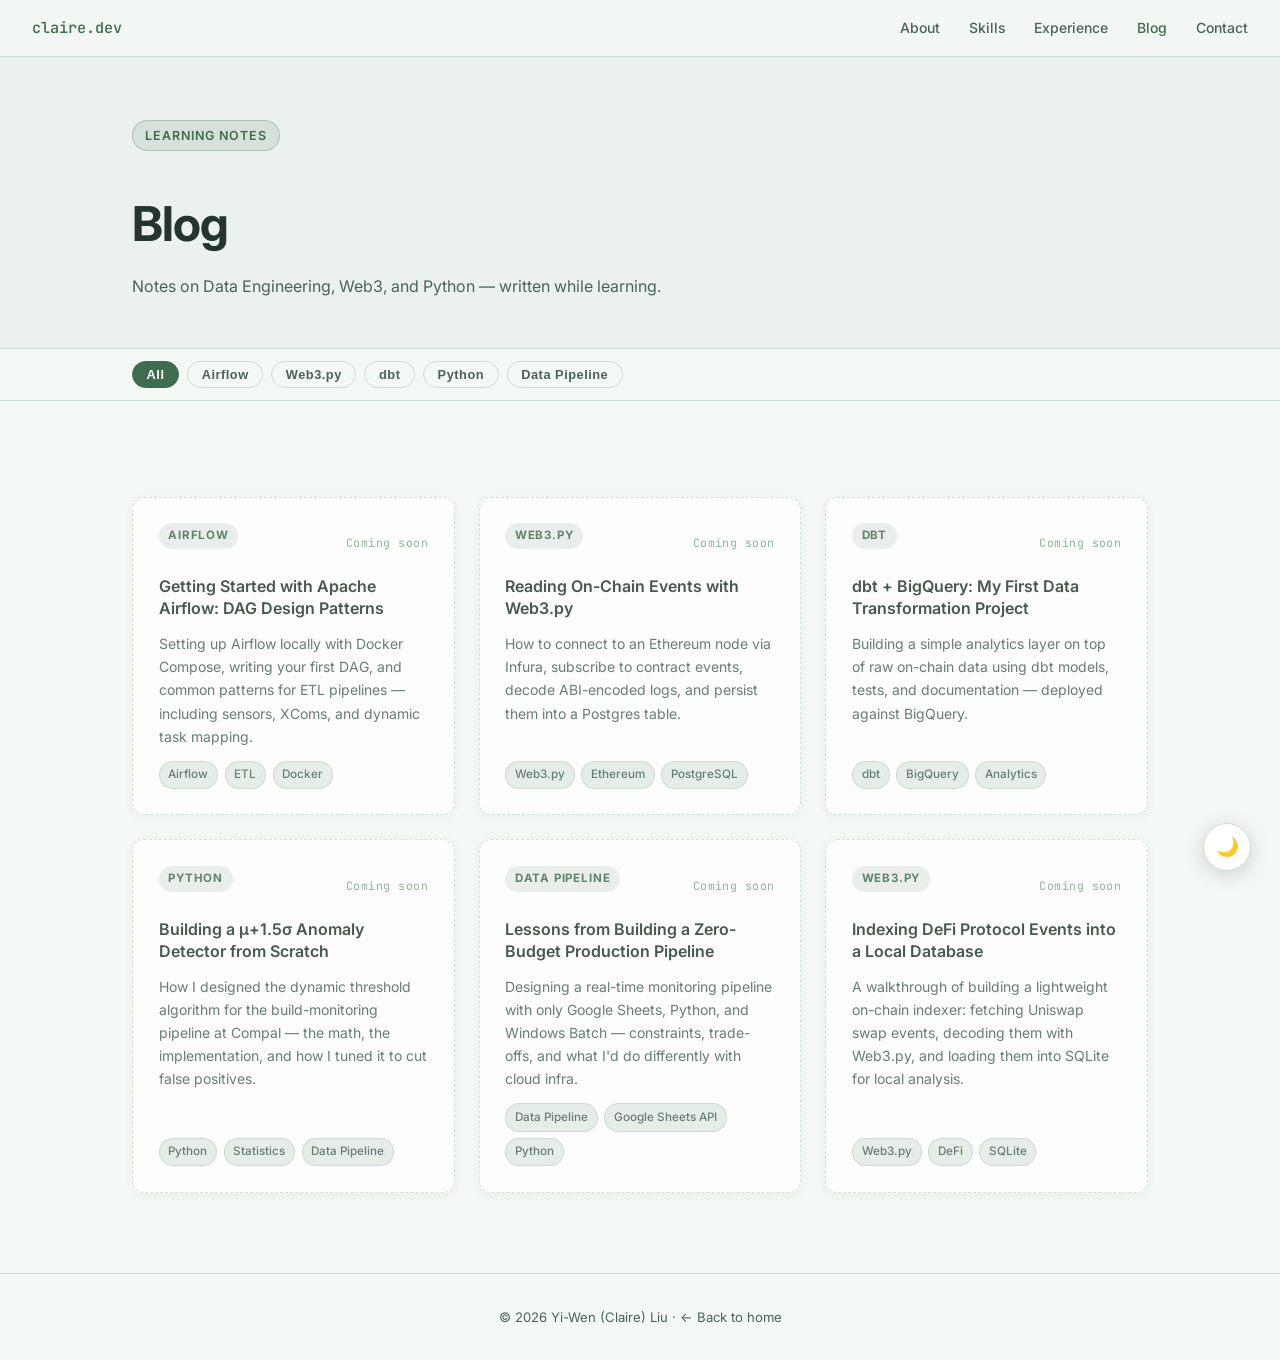
==== blog.html @ 0dc8d594 "Initial commit: portfolio site with green theme, day/night mode, blog, and favicon Co-Authored-By: C" ====
<!DOCTYPE html>
<html lang="en">
<head>
  <meta charset="UTF-8" />
  <meta name="viewport" content="width=device-width, initial-scale=1.0" />
  <title>Blog — Claire Liu</title>
  <link rel="stylesheet" href="style.css" />
  <link rel="stylesheet" href="blog-style.css" />
  <link rel="icon" type="image/svg+xml" href="favicon.svg" />
  <link rel="preconnect" href="https://fonts.googleapis.com" />
  <link href="https://fonts.googleapis.com/css2?family=Inter:wght@300;400;500;600;700&family=JetBrains+Mono:wght@400;500&display=swap" rel="stylesheet" />
</head>
<body>

  <!-- NAV -->
  <nav class="nav" id="nav">
    <a class="nav__logo" href="index.html">claire.dev</a>
    <ul class="nav__links">
      <li><a href="index.html#about">About</a></li>
      <li><a href="index.html#skills">Skills</a></li>
      <li><a href="index.html#experience">Experience</a></li>
      <li><a href="blog.html" class="active">Blog</a></li>
      <li><a href="index.html#contact">Contact</a></li>
    </ul>
    <button class="nav__burger" id="burger" aria-label="menu">
      <span></span><span></span><span></span>
    </button>
  </nav>

  <!-- PAGE HEADER -->
  <header class="blog-header">
    <div class="container">
      <span class="hero__tag">Learning Notes</span>
      <h1 class="blog-header__title">Blog</h1>
      <p class="blog-header__sub">Notes on Data Engineering, Web3, and Python — written while learning.</p>
    </div>
  </header>

  <!-- FILTERS -->
  <div class="blog-filters" id="filters">
    <div class="container">
      <button class="filter-btn active" data-filter="all">All</button>
      <button class="filter-btn" data-filter="Airflow">Airflow</button>
      <button class="filter-btn" data-filter="Web3.py">Web3.py</button>
      <button class="filter-btn" data-filter="dbt">dbt</button>
      <button class="filter-btn" data-filter="Python">Python</button>
      <button class="filter-btn" data-filter="Data Pipeline">Data Pipeline</button>
    </div>
  </div>

  <!-- POST LIST -->
  <main class="section">
    <div class="container">
      <div class="posts-grid" id="posts-grid">

        <!-- Post cards — add real posts here as you write them -->

        <article class="post-card coming" data-href="posts/airflow-dag-patterns.html" data-cat="Airflow">
          <div class="post-card__header">
            <span class="blog-card__cat">Airflow</span>
            <span class="post-card__status">Coming soon</span>
          </div>
          <h2 class="post-card__title">Getting Started with Apache Airflow: DAG Design Patterns</h2>
          <p class="post-card__excerpt">
            Setting up Airflow locally with Docker Compose, writing your first DAG,
            and common patterns for ETL pipelines — including sensors, XComs, and dynamic task mapping.
          </p>
          <div class="post-card__footer">
            <span class="post-card__tags">
              <span class="tag tag--sm">Airflow</span>
              <span class="tag tag--sm">ETL</span>
              <span class="tag tag--sm">Docker</span>
            </span>
          </div>
        </article>

        <article class="post-card coming" data-href="posts/web3py-onchain-events.html" data-cat="Web3.py">
          <div class="post-card__header">
            <span class="blog-card__cat">Web3.py</span>
            <span class="post-card__status">Coming soon</span>
          </div>
          <h2 class="post-card__title">Reading On-Chain Events with Web3.py</h2>
          <p class="post-card__excerpt">
            How to connect to an Ethereum node via Infura, subscribe to contract events,
            decode ABI-encoded logs, and persist them into a Postgres table.
          </p>
          <div class="post-card__footer">
            <span class="post-card__tags">
              <span class="tag tag--sm">Web3.py</span>
              <span class="tag tag--sm">Ethereum</span>
              <span class="tag tag--sm">PostgreSQL</span>
            </span>
          </div>
        </article>

        <article class="post-card coming" data-href="posts/dbt-bigquery-intro.html" data-cat="dbt">
          <div class="post-card__header">
            <span class="blog-card__cat">dbt</span>
            <span class="post-card__status">Coming soon</span>
          </div>
          <h2 class="post-card__title">dbt + BigQuery: My First Data Transformation Project</h2>
          <p class="post-card__excerpt">
            Building a simple analytics layer on top of raw on-chain data using dbt models,
            tests, and documentation — deployed against BigQuery.
          </p>
          <div class="post-card__footer">
            <span class="post-card__tags">
              <span class="tag tag--sm">dbt</span>
              <span class="tag tag--sm">BigQuery</span>
              <span class="tag tag--sm">Analytics</span>
            </span>
          </div>
        </article>

        <article class="post-card coming" data-href="posts/anomaly-detector.html" data-cat="Python">
          <div class="post-card__header">
            <span class="blog-card__cat">Python</span>
            <span class="post-card__status">Coming soon</span>
          </div>
          <h2 class="post-card__title">Building a μ+1.5σ Anomaly Detector from Scratch</h2>
          <p class="post-card__excerpt">
            How I designed the dynamic threshold algorithm for the build-monitoring pipeline at Compal —
            the math, the implementation, and how I tuned it to cut false positives.
          </p>
          <div class="post-card__footer">
            <span class="post-card__tags">
              <span class="tag tag--sm">Python</span>
              <span class="tag tag--sm">Statistics</span>
              <span class="tag tag--sm">Data Pipeline</span>
            </span>
          </div>
        </article>

        <article class="post-card coming" data-href="posts/zero-budget-pipeline.html" data-cat="Data Pipeline">
          <div class="post-card__header">
            <span class="blog-card__cat">Data Pipeline</span>
            <span class="post-card__status">Coming soon</span>
          </div>
          <h2 class="post-card__title">Lessons from Building a Zero-Budget Production Pipeline</h2>
          <p class="post-card__excerpt">
            Designing a real-time monitoring pipeline with only Google Sheets, Python, and
            Windows Batch — constraints, trade-offs, and what I'd do differently with cloud infra.
          </p>
          <div class="post-card__footer">
            <span class="post-card__tags">
              <span class="tag tag--sm">Data Pipeline</span>
              <span class="tag tag--sm">Google Sheets API</span>
              <span class="tag tag--sm">Python</span>
            </span>
          </div>
        </article>

        <article class="post-card coming" data-href="posts/defi-indexer.html" data-cat="Web3.py">
          <div class="post-card__header">
            <span class="blog-card__cat">Web3.py</span>
            <span class="post-card__status">Coming soon</span>
          </div>
          <h2 class="post-card__title">Indexing DeFi Protocol Events into a Local Database</h2>
          <p class="post-card__excerpt">
            A walkthrough of building a lightweight on-chain indexer: fetching Uniswap swap events,
            decoding them with Web3.py, and loading them into SQLite for local analysis.
          </p>
          <div class="post-card__footer">
            <span class="post-card__tags">
              <span class="tag tag--sm">Web3.py</span>
              <span class="tag tag--sm">DeFi</span>
              <span class="tag tag--sm">SQLite</span>
            </span>
          </div>
        </article>

      </div>

      <!-- Empty state (hidden by default) -->
      <div class="posts-empty" id="posts-empty" style="display:none">
        <p>No posts in this category yet — check back soon.</p>
      </div>
    </div>
  </main>

  <footer class="footer">
    <p>© 2026 Yi-Wen (Claire) Liu · <a href="index.html">← Back to home</a></p>
  </footer>

  <script src="main.js"></script>
  <script src="blog.js"></script>
</body>
</html>
---- style.css ----
/* ============================================================
   CSS Custom Properties — Day / Night
   ============================================================ */
:root {
  /* Day mode */
  --bg:        #F4F8F5;
  --bg-alt:    #EBF2ED;
  --ink:       #24352B;
  --ink-muted: #4A6357;
  --sage:      #7FA38B;
  --moss:      #3F6B4F;
  --moss-light:#5A8A6A;
  --border:    #C9DDD1;
  --card-bg:   #FFFFFF;
  --code-bg:   #1A2E22;
  --code-ink:  #C8E6C9;

  --radius: 10px;
  --radius-sm: 6px;
  --shadow: 0 2px 12px rgba(63,107,79,.10);
  --shadow-hover: 0 6px 24px rgba(63,107,79,.18);
  --transition: .22s ease;

  --font: 'Inter', system-ui, sans-serif;
  --mono: 'JetBrains Mono', monospace;
}

[data-theme="dark"] {
  --bg:        #132018;
  --bg-alt:    #1B2D22;
  --ink:       #EAF3ED;
  --ink-muted: #9AB8A4;
  --sage:      #8FB89B;
  --moss:      #5FA875;
  --moss-light:#72C088;
  --border:    #2D4A36;
  --card-bg:   #1E3028;
  --code-bg:   #0D1A11;
  --code-ink:  #A5D6A7;

  --shadow: 0 2px 12px rgba(0,0,0,.35);
  --shadow-hover: 0 6px 24px rgba(0,0,0,.50);
}

/* ============================================================
   Reset & Base
   ============================================================ */
*, *::before, *::after { box-sizing: border-box; margin: 0; padding: 0; }

html { scroll-behavior: smooth; font-size: 16px; }

body {
  font-family: var(--font);
  background: var(--bg);
  color: var(--ink);
  line-height: 1.7;
  transition: background var(--transition), color var(--transition);
}

a { color: inherit; text-decoration: none; }
img { display: block; max-width: 100%; }

/* ============================================================
   Nav
   ============================================================ */
.nav {
  position: fixed; top: 0; left: 0; right: 0; z-index: 100;
  display: flex; align-items: center; gap: 2rem;
  padding: .9rem 2rem;
  background: color-mix(in srgb, var(--bg) 88%, transparent);
  backdrop-filter: blur(12px);
  border-bottom: 1px solid var(--border);
  transition: background var(--transition);
}

.nav__logo {
  font-family: var(--mono);
  font-size: .95rem;
  font-weight: 500;
  color: var(--moss);
  margin-right: auto;
}

.nav__links {
  display: flex; gap: 1.8rem; list-style: none;
}

.nav__links a {
  font-size: .875rem;
  font-weight: 500;
  color: var(--ink-muted);
  transition: color var(--transition);
}
.nav__links a:hover,
.nav__links a.active { color: var(--moss); }

/* Theme toggle — floating button */
.nav__theme-btn {
  display: none;
}

.theme-fab {
  position: fixed; bottom: 1.8rem; right: 1.8rem; z-index: 200;
  width: 48px; height: 48px;
  border-radius: 50%;
  background: var(--card-bg);
  border: 1.5px solid var(--border);
  box-shadow: 0 4px 20px rgba(0,0,0,.15);
  cursor: pointer;
  font-size: 1.15rem;
  display: flex; align-items: center; justify-content: center;
  transition: transform .2s ease, box-shadow .2s ease, border-color .2s ease;
}
.theme-fab:hover {
  transform: translateY(-3px) scale(1.08);
  box-shadow: 0 8px 28px rgba(63,107,79,.25);
  border-color: var(--moss);
}

/* Burger (mobile) */
.nav__burger {
  display: none; flex-direction: column; gap: 5px;
  background: none; border: none; cursor: pointer; padding: 4px;
}
.nav__burger span {
  display: block; width: 22px; height: 2px;
  background: var(--ink); border-radius: 2px;
  transition: all var(--transition);
}

/* ============================================================
   Layout helpers
   ============================================================ */
.container { max-width: 1080px; margin: 0 auto; padding: 0 2rem; }
.container--narrow { max-width: 680px; margin: 0 auto; padding: 0 2rem; }

.section {
  padding: 96px 0 80px;
}
.section--alt { background: var(--bg-alt); }

.section__title {
  font-size: clamp(1.6rem, 3vw, 2.2rem);
  font-weight: 700; margin-bottom: .5rem;
  color: var(--ink);
}
.section__sub {
  color: var(--ink-muted); font-size: .95rem;
  margin-bottom: 2.5rem;
}

/* ============================================================
   Hero
   ============================================================ */
.hero {
  min-height: 100svh;
  display: flex;
  align-items: center;
  justify-content: center;
  padding: 120px 2rem 80px;
  max-width: 720px;
  margin: 0 auto;
  text-align: center;
}

.hero__cta { justify-content: center; }

.hero__tag {
  display: inline-block;
  font-size: .78rem; font-weight: 600; letter-spacing: .08em;
  text-transform: uppercase;
  color: var(--moss);
  background: color-mix(in srgb, var(--moss) 12%, transparent);
  border: 1px solid color-mix(in srgb, var(--moss) 28%, transparent);
  padding: .25rem .75rem; border-radius: 20px;
  margin-bottom: 1.2rem;
}

.hero__title {
  font-size: clamp(2.2rem, 5vw, 3.6rem);
  font-weight: 700;
  line-height: 1.12;
  margin-bottom: 1.2rem;
  letter-spacing: -.02em;
}

.hero__sub {
  font-size: 1.05rem;
  color: var(--ink-muted);
  margin-bottom: 2.2rem;
  line-height: 1.8;
}

.hero__cta { display: flex; gap: 1rem; flex-wrap: wrap; }

/* Code block decoration */
.hero__visual { display: flex; justify-content: center; }

.hero__code-block {
  font-family: var(--mono);
  font-size: .82rem;
  background: var(--code-bg);
  color: var(--code-ink);
  padding: 1.6rem 2rem;
  border-radius: var(--radius);
  border: 1px solid color-mix(in srgb, var(--moss) 25%, transparent);
  display: flex; flex-direction: column; gap: .4rem;
  min-width: 320px;
  box-shadow: var(--shadow);
}
.cb__line { white-space: pre; display: block; }
.cb__kw  { color: #89CBA9; }
.cb__fn  { color: #82C4A0; }
.cb__name { color: #ADE0BE; }

/* ============================================================
   Buttons
   ============================================================ */
.btn {
  display: inline-flex; align-items: center; gap: .4rem;
  padding: .65rem 1.4rem;
  border-radius: var(--radius-sm);
  font-size: .9rem; font-weight: 600;
  transition: all var(--transition); cursor: pointer;
  border: 1.5px solid transparent;
}

.btn--primary {
  background: var(--moss);
  color: #fff;
}
.btn--primary:hover {
  background: var(--moss-light);
  transform: translateY(-2px);
  box-shadow: 0 4px 16px color-mix(in srgb, var(--moss) 40%, transparent);
}

.btn--ghost {
  border-color: var(--sage);
  color: var(--ink-muted);
}
.btn--ghost:hover {
  border-color: var(--moss);
  color: var(--moss);
  background: color-mix(in srgb, var(--moss) 8%, transparent);
}

/* ============================================================
   About
   ============================================================ */
.about__grid {
  display: grid;
  grid-template-columns: 1.5fr 1fr;
  gap: 3rem;
  align-items: start;
}

.about__text p { margin-bottom: 1rem; color: var(--ink-muted); }
.about__text p:last-child { margin-bottom: 0; }
.about__text strong { color: var(--moss); }

.about__facts {
  display: grid; grid-template-columns: 1fr 1fr; gap: 1.2rem;
}

.fact {
  background: var(--card-bg);
  border: 1px solid var(--border);
  border-radius: var(--radius);
  padding: 1.2rem 1rem;
  text-align: center;
  box-shadow: var(--shadow);
  transition: transform var(--transition), box-shadow var(--transition);
}
.fact:hover { transform: translateY(-3px); box-shadow: var(--shadow-hover); }

.fact__num {
  display: block; font-size: 1.9rem; font-weight: 700;
  color: var(--moss); line-height: 1.1; margin-bottom: .3rem;
}
.fact__label { font-size: .78rem; color: var(--ink-muted); line-height: 1.4; }

/* ============================================================
   Skills
   ============================================================ */
.skills__grid {
  display: grid;
  grid-template-columns: repeat(auto-fit, minmax(220px, 1fr));
  gap: 1.5rem;
}

.skill-group {
  background: var(--card-bg);
  border: 1px solid var(--border);
  border-radius: var(--radius);
  padding: 1.4rem 1.2rem;
  box-shadow: var(--shadow);
}

.skill-group__title {
  font-size: .8rem; font-weight: 700; letter-spacing: .07em;
  text-transform: uppercase; color: var(--moss);
  margin-bottom: 1rem;
}

.tags { display: flex; flex-wrap: wrap; gap: .5rem; }

.tag {
  font-size: .78rem; font-weight: 500;
  padding: .25rem .65rem; border-radius: 20px;
  background: color-mix(in srgb, var(--sage) 15%, var(--bg));
  color: var(--ink-muted);
  border: 1px solid color-mix(in srgb, var(--sage) 30%, transparent);
  transition: all var(--transition);
}
.tag:hover {
  background: color-mix(in srgb, var(--moss) 15%, var(--bg));
  color: var(--moss);
  border-color: var(--moss);
}

.tag--sm { font-size: .73rem; padding: .2rem .55rem; }

.tag--learning {
  border-style: dashed;
  opacity: .8;
  background: transparent;
}

/* ============================================================
   Experience
   ============================================================ */
.exp__header {
  margin-bottom: 2rem;
  padding-bottom: 1.2rem;
  border-bottom: 1px solid var(--border);
}

.exp__company {
  display: block; font-size: 1.2rem; font-weight: 700; color: var(--moss);
}
.exp__role {
  display: block; font-size: 1rem; font-weight: 500; margin: .2rem 0;
}
.exp__period {
  font-size: .83rem; color: var(--ink-muted);
}

.project-card {
  background: var(--card-bg);
  border: 1px solid var(--border);
  border-radius: var(--radius);
  padding: 2rem;
  margin-bottom: 1.5rem;
  box-shadow: var(--shadow);
  transition: box-shadow var(--transition);
}
.project-card:hover { box-shadow: var(--shadow-hover); }

.project-card__label {
  font-size: .72rem; font-weight: 700; letter-spacing: .08em;
  text-transform: uppercase; color: var(--sage);
  margin-bottom: .5rem;
}

.project-card__title {
  font-size: 1.15rem; font-weight: 700; margin-bottom: .8rem;
}

.project-card__stack { margin-bottom: 1.4rem; }

.star { display: flex; flex-direction: column; gap: 1rem; }

.star__item {
  padding-left: 1rem;
  border-left: 2px solid var(--border);
  transition: border-color var(--transition);
}
.star__item:hover { border-left-color: var(--sage); }
.star__item--result { border-left-color: var(--moss); }

.star__label {
  display: inline-block;
  font-size: .72rem; font-weight: 700; letter-spacing: .07em;
  text-transform: uppercase; color: var(--moss);
  margin-bottom: .3rem;
}

.star__item p { font-size: .9rem; color: var(--ink-muted); }

/* ============================================================
   Blog
   ============================================================ */
.blog__grid {
  display: grid;
  grid-template-columns: repeat(auto-fit, minmax(280px, 1fr));
  gap: 1.4rem;
  margin-bottom: 2rem;
}

.blog-card {
  display: block;
  background: var(--card-bg);
  border: 1px solid var(--border);
  border-radius: var(--radius);
  padding: 1.6rem;
  box-shadow: var(--shadow);
  transition: transform var(--transition), box-shadow var(--transition);
}
.blog-card:hover { transform: translateY(-4px); box-shadow: var(--shadow-hover); }

.blog-card__cat {
  display: inline-block;
  font-size: .72rem; font-weight: 700; letter-spacing: .07em;
  text-transform: uppercase; color: var(--moss);
  background: color-mix(in srgb, var(--moss) 12%, transparent);
  padding: .2rem .6rem; border-radius: 20px;
  margin-bottom: .8rem;
}

.blog-card__title {
  font-size: 1rem; font-weight: 600; margin-bottom: .5rem;
  line-height: 1.4;
}

.blog-card__excerpt { font-size: .85rem; color: var(--ink-muted); margin-bottom: 1rem; }

.blog-card__date { font-size: .78rem; color: var(--sage); font-family: var(--mono); }

.blog__cta { text-align: center; }

/* ============================================================
   Contact
   ============================================================ */
#contact .section__title,
#contact .section__sub { text-align: center; }

.contact__links {
  display: flex; flex-wrap: wrap;
  justify-content: center; gap: 1rem;
  margin-top: 2rem;
}

.contact__link {
  display: flex; align-items: center; gap: .5rem;
  padding: .7rem 1.4rem;
  border: 1.5px solid var(--border);
  border-radius: var(--radius-sm);
  font-size: .9rem; font-weight: 500; color: var(--ink-muted);
  transition: all var(--transition);
}
.contact__link:hover {
  border-color: var(--moss); color: var(--moss);
  background: color-mix(in srgb, var(--moss) 8%, transparent);
  transform: translateY(-2px);
}

/* ============================================================
   Footer
   ============================================================ */
.footer {
  text-align: center; padding: 2rem;
  font-size: .82rem; color: var(--ink-muted);
  border-top: 1px solid var(--border);
}

/* ============================================================
   Scroll-reveal animation
   ============================================================ */
.reveal {
  opacity: 0; transform: translateY(20px);
  transition: opacity .55s ease, transform .55s ease;
}
.reveal.visible { opacity: 1; transform: none; }

/* ============================================================
   Responsive
   ============================================================ */
@media (max-width: 860px) {
  .hero {
    padding-top: 100px;
  }

  .about__grid { grid-template-columns: 1fr; }
  .about__facts { grid-template-columns: repeat(2, 1fr); }
}

@media (max-width: 640px) {
  .nav__links { display: none; }
  .nav__burger { display: flex; }
  .nav__links.open {
    display: flex; flex-direction: column;
    position: fixed; top: 57px; left: 0; right: 0;
    background: var(--bg);
    border-bottom: 1px solid var(--border);
    padding: 1.2rem 2rem 1.6rem;
    gap: 1.2rem;
  }

  .about__facts { grid-template-columns: 1fr 1fr; }
  .skills__grid { grid-template-columns: 1fr; }
  .project-card { padding: 1.4rem; }
  .section { padding: 72px 0 60px; }
}
---- blog-style.css ----
/* ============================================================
   blog-style.css — Blog page specific styles
   ============================================================ */

.blog-header {
  padding: 120px 0 48px;
  background: var(--bg-alt);
  border-bottom: 1px solid var(--border);
}

.blog-header__title {
  font-size: clamp(2rem, 4vw, 3rem);
  font-weight: 700; margin: .8rem 0 .5rem;
  letter-spacing: -.02em;
}

.blog-header__sub {
  color: var(--ink-muted); font-size: 1rem;
}

/* ---- Filters ---- */
.blog-filters {
  background: var(--bg);
  border-bottom: 1px solid var(--border);
  position: sticky; top: 57px; z-index: 50;
  padding: .75rem 0;
}

.blog-filters .container {
  display: flex; flex-wrap: wrap; gap: .5rem; align-items: center;
}

.filter-btn {
  font-size: .8rem; font-weight: 600; letter-spacing: .04em;
  padding: .3rem .85rem; border-radius: 20px;
  border: 1.5px solid var(--border);
  background: none; color: var(--ink-muted);
  cursor: pointer; transition: all .2s ease;
}
.filter-btn:hover { border-color: var(--sage); color: var(--moss); }
.filter-btn.active {
  background: var(--moss); border-color: var(--moss); color: #fff;
}

/* ---- Posts grid ---- */
.posts-grid {
  display: grid;
  grid-template-columns: repeat(auto-fill, minmax(300px, 1fr));
  gap: 1.5rem;
}

.post-card {
  background: var(--card-bg);
  border: 1px solid var(--border);
  border-radius: 12px;
  padding: 1.6rem;
  box-shadow: 0 2px 10px rgba(63,107,79,.08);
  transition: transform .22s ease, box-shadow .22s ease, opacity .22s ease;
  display: flex; flex-direction: column; gap: .8rem;
}
.post-card:hover { transform: translateY(-4px); box-shadow: 0 8px 28px rgba(63,107,79,.16); }

.post-card.hidden { display: none; }

.post-card__header {
  display: flex; align-items: center;
  justify-content: space-between; flex-wrap: wrap; gap: .4rem;
}

.post-card__status {
  font-size: .72rem; font-family: var(--mono);
  color: var(--sage); letter-spacing: .04em;
}

.post-card__title {
  font-size: 1rem; font-weight: 600; line-height: 1.4;
  color: var(--ink);
}

.post-card__excerpt { font-size: .875rem; color: var(--ink-muted); line-height: 1.65; }

.post-card__footer { margin-top: auto; }

.post-card__tags { display: flex; flex-wrap: wrap; gap: .4rem; }

/* ---- Coming soon style ---- */
.post-card.coming {
  border-style: dashed;
  opacity: .82;
}
.post-card.coming:hover { opacity: 1; }

/* ---- Empty state ---- */
.posts-empty {
  text-align: center; padding: 4rem 0;
  color: var(--ink-muted); font-size: .95rem;
}

/* ---- Date badge (for real posts) ---- */
.post-card__date {
  font-size: .78rem; font-family: var(--mono);
  color: var(--sage);
}

@media (max-width: 640px) {
  .posts-grid { grid-template-columns: 1fr; }
  .blog-header { padding: 100px 0 36px; }
}
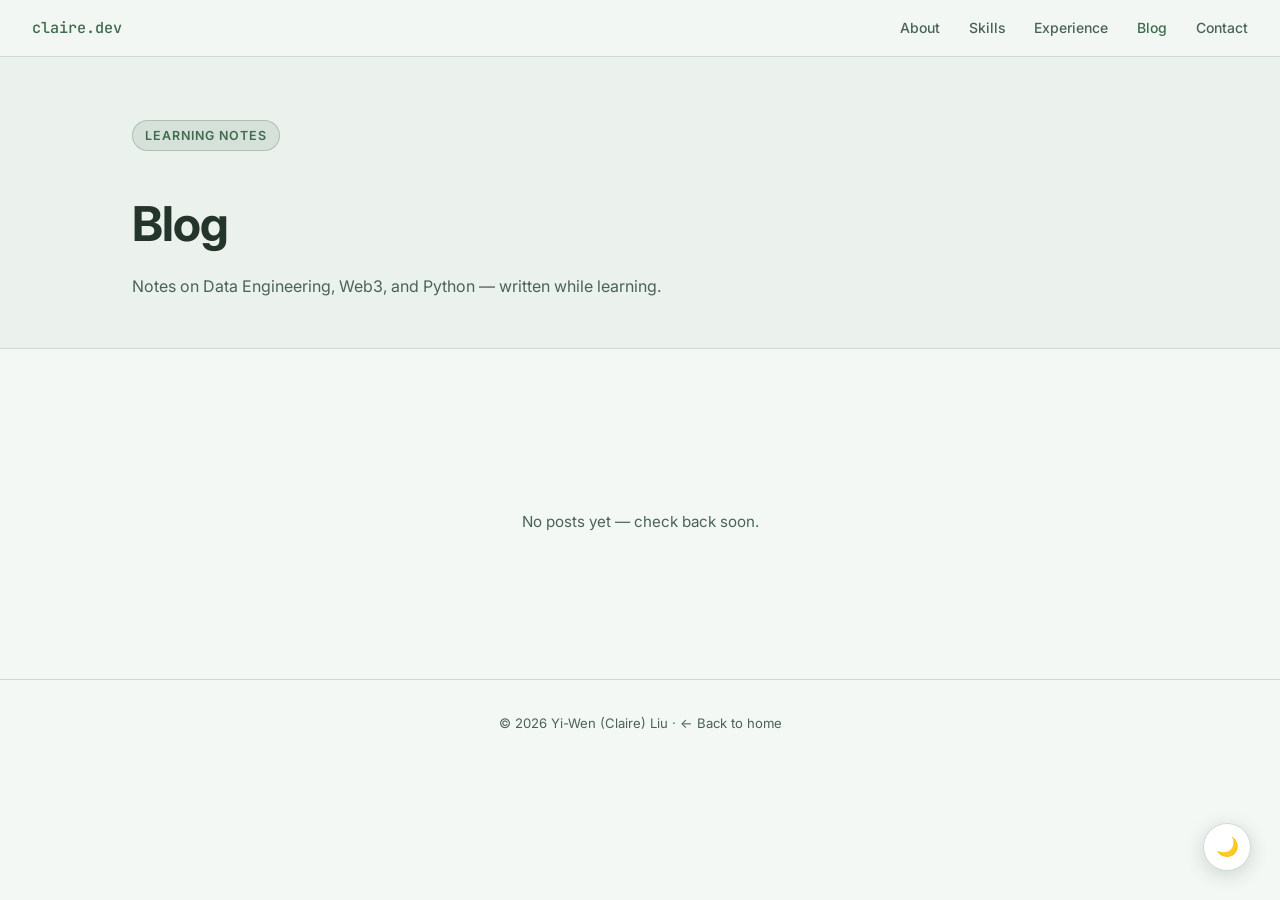
==== commit 6816d735: "Add Education section; remove placeholder blog posts" ====
--- a/blog.html
+++ b/blog.html
@@ -36,144 +36,16 @@
     </div>
   </header>
 
-  <!-- FILTERS -->
-  <div class="blog-filters" id="filters">
-    <div class="container">
-      <button class="filter-btn active" data-filter="all">All</button>
-      <button class="filter-btn" data-filter="Airflow">Airflow</button>
-      <button class="filter-btn" data-filter="Web3.py">Web3.py</button>
-      <button class="filter-btn" data-filter="dbt">dbt</button>
-      <button class="filter-btn" data-filter="Python">Python</button>
-      <button class="filter-btn" data-filter="Data Pipeline">Data Pipeline</button>
-    </div>
-  </div>
-
   <!-- POST LIST -->
   <main class="section">
     <div class="container">
       <div class="posts-grid" id="posts-grid">
-
         <!-- Post cards — add real posts here as you write them -->
-
-        <article class="post-card coming" data-href="posts/airflow-dag-patterns.html" data-cat="Airflow">
-          <div class="post-card__header">
-            <span class="blog-card__cat">Airflow</span>
-            <span class="post-card__status">Coming soon</span>
-          </div>
-          <h2 class="post-card__title">Getting Started with Apache Airflow: DAG Design Patterns</h2>
-          <p class="post-card__excerpt">
-            Setting up Airflow locally with Docker Compose, writing your first DAG,
-            and common patterns for ETL pipelines — including sensors, XComs, and dynamic task mapping.
-          </p>
-          <div class="post-card__footer">
-            <span class="post-card__tags">
-              <span class="tag tag--sm">Airflow</span>
-              <span class="tag tag--sm">ETL</span>
-              <span class="tag tag--sm">Docker</span>
-            </span>
-          </div>
-        </article>
-
-        <article class="post-card coming" data-href="posts/web3py-onchain-events.html" data-cat="Web3.py">
-          <div class="post-card__header">
-            <span class="blog-card__cat">Web3.py</span>
-            <span class="post-card__status">Coming soon</span>
-          </div>
-          <h2 class="post-card__title">Reading On-Chain Events with Web3.py</h2>
-          <p class="post-card__excerpt">
-            How to connect to an Ethereum node via Infura, subscribe to contract events,
-            decode ABI-encoded logs, and persist them into a Postgres table.
-          </p>
-          <div class="post-card__footer">
-            <span class="post-card__tags">
-              <span class="tag tag--sm">Web3.py</span>
-              <span class="tag tag--sm">Ethereum</span>
-              <span class="tag tag--sm">PostgreSQL</span>
-            </span>
-          </div>
-        </article>
-
-        <article class="post-card coming" data-href="posts/dbt-bigquery-intro.html" data-cat="dbt">
-          <div class="post-card__header">
-            <span class="blog-card__cat">dbt</span>
-            <span class="post-card__status">Coming soon</span>
-          </div>
-          <h2 class="post-card__title">dbt + BigQuery: My First Data Transformation Project</h2>
-          <p class="post-card__excerpt">
-            Building a simple analytics layer on top of raw on-chain data using dbt models,
-            tests, and documentation — deployed against BigQuery.
-          </p>
-          <div class="post-card__footer">
-            <span class="post-card__tags">
-              <span class="tag tag--sm">dbt</span>
-              <span class="tag tag--sm">BigQuery</span>
-              <span class="tag tag--sm">Analytics</span>
-            </span>
-          </div>
-        </article>
-
-        <article class="post-card coming" data-href="posts/anomaly-detector.html" data-cat="Python">
-          <div class="post-card__header">
-            <span class="blog-card__cat">Python</span>
-            <span class="post-card__status">Coming soon</span>
-          </div>
-          <h2 class="post-card__title">Building a μ+1.5σ Anomaly Detector from Scratch</h2>
-          <p class="post-card__excerpt">
-            How I designed the dynamic threshold algorithm for the build-monitoring pipeline at Compal —
-            the math, the implementation, and how I tuned it to cut false positives.
-          </p>
-          <div class="post-card__footer">
-            <span class="post-card__tags">
-              <span class="tag tag--sm">Python</span>
-              <span class="tag tag--sm">Statistics</span>
-              <span class="tag tag--sm">Data Pipeline</span>
-            </span>
-          </div>
-        </article>
-
-        <article class="post-card coming" data-href="posts/zero-budget-pipeline.html" data-cat="Data Pipeline">
-          <div class="post-card__header">
-            <span class="blog-card__cat">Data Pipeline</span>
-            <span class="post-card__status">Coming soon</span>
-          </div>
-          <h2 class="post-card__title">Lessons from Building a Zero-Budget Production Pipeline</h2>
-          <p class="post-card__excerpt">
-            Designing a real-time monitoring pipeline with only Google Sheets, Python, and
-            Windows Batch — constraints, trade-offs, and what I'd do differently with cloud infra.
-          </p>
-          <div class="post-card__footer">
-            <span class="post-card__tags">
-              <span class="tag tag--sm">Data Pipeline</span>
-              <span class="tag tag--sm">Google Sheets API</span>
-              <span class="tag tag--sm">Python</span>
-            </span>
-          </div>
-        </article>
-
-        <article class="post-card coming" data-href="posts/defi-indexer.html" data-cat="Web3.py">
-          <div class="post-card__header">
-            <span class="blog-card__cat">Web3.py</span>
-            <span class="post-card__status">Coming soon</span>
-          </div>
-          <h2 class="post-card__title">Indexing DeFi Protocol Events into a Local Database</h2>
-          <p class="post-card__excerpt">
-            A walkthrough of building a lightweight on-chain indexer: fetching Uniswap swap events,
-            decoding them with Web3.py, and loading them into SQLite for local analysis.
-          </p>
-          <div class="post-card__footer">
-            <span class="post-card__tags">
-              <span class="tag tag--sm">Web3.py</span>
-              <span class="tag tag--sm">DeFi</span>
-              <span class="tag tag--sm">SQLite</span>
-            </span>
-          </div>
-        </article>
-
       </div>
 
-      <!-- Empty state (hidden by default) -->
-      <div class="posts-empty" id="posts-empty" style="display:none">
-        <p>No posts in this category yet — check back soon.</p>
+      <!-- Empty state -->
+      <div class="posts-empty" id="posts-empty">
+        <p>No posts yet — check back soon.</p>
       </div>
     </div>
   </main>
